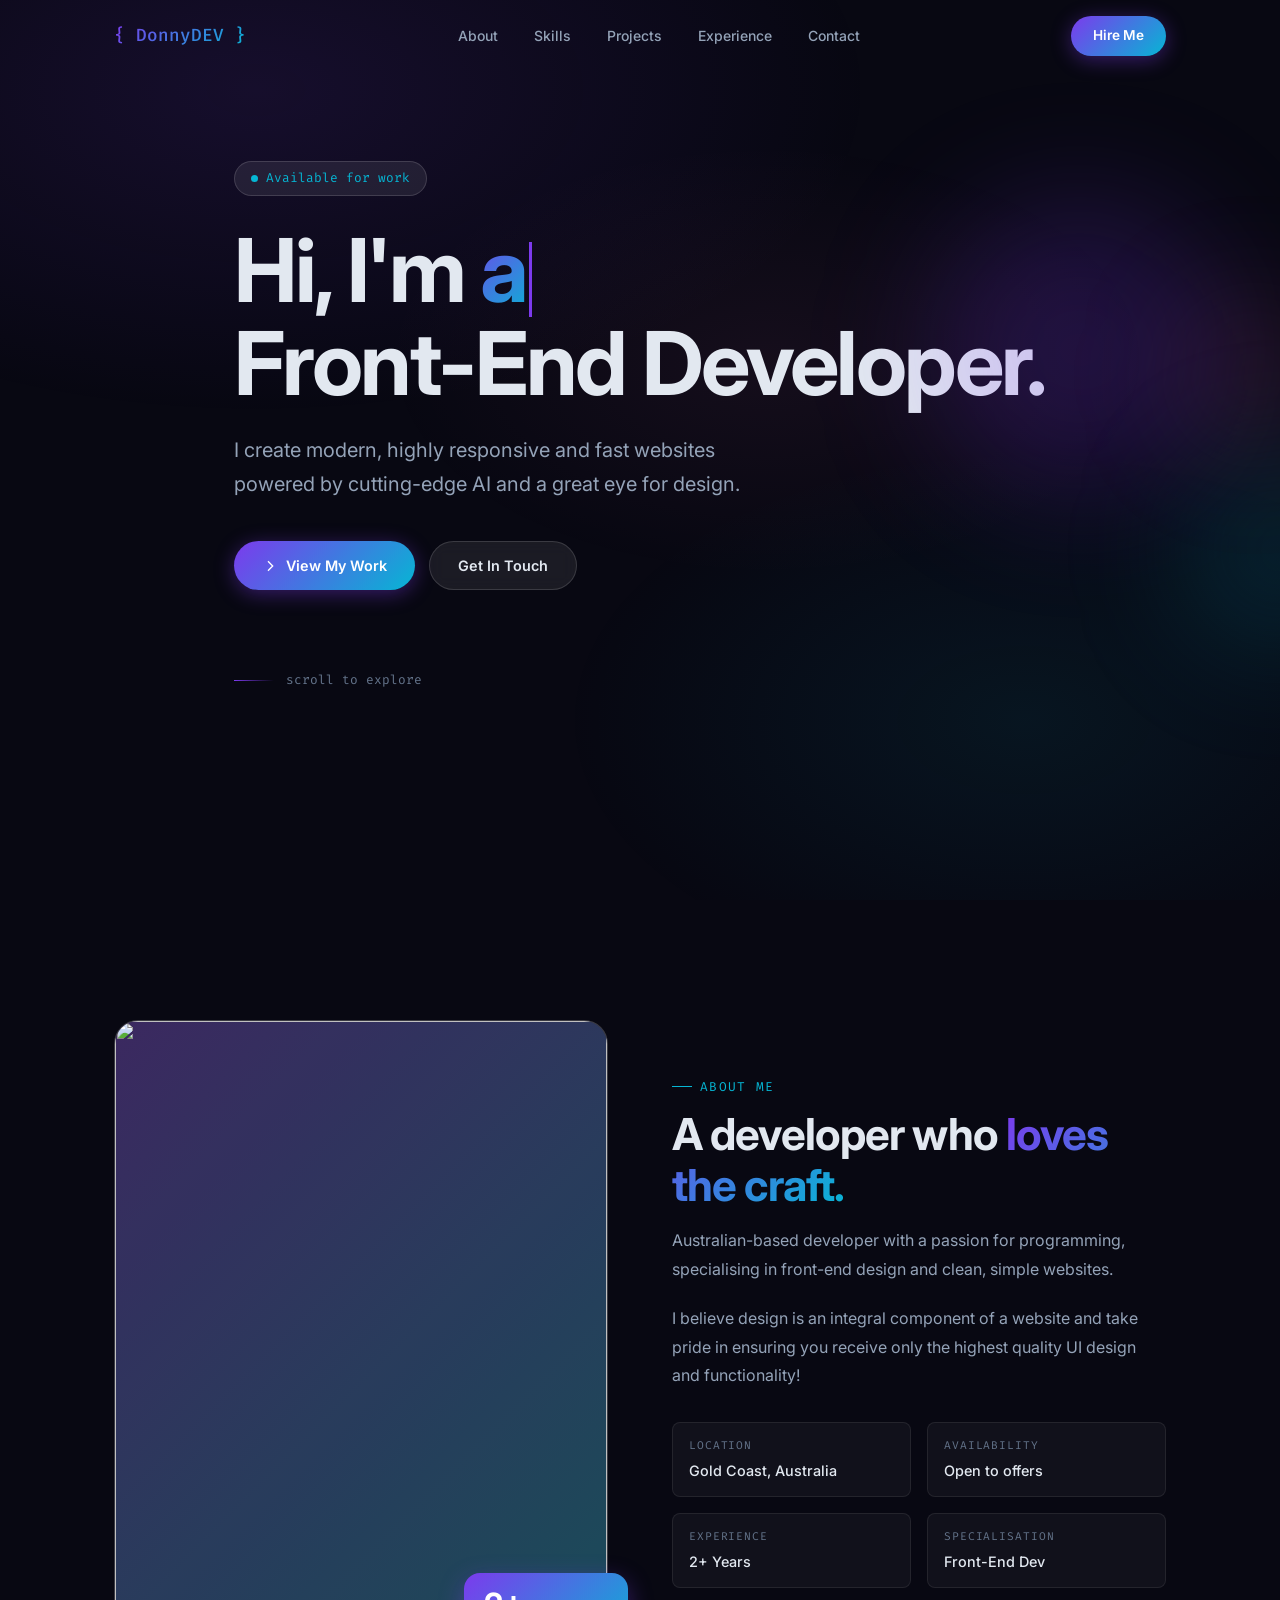
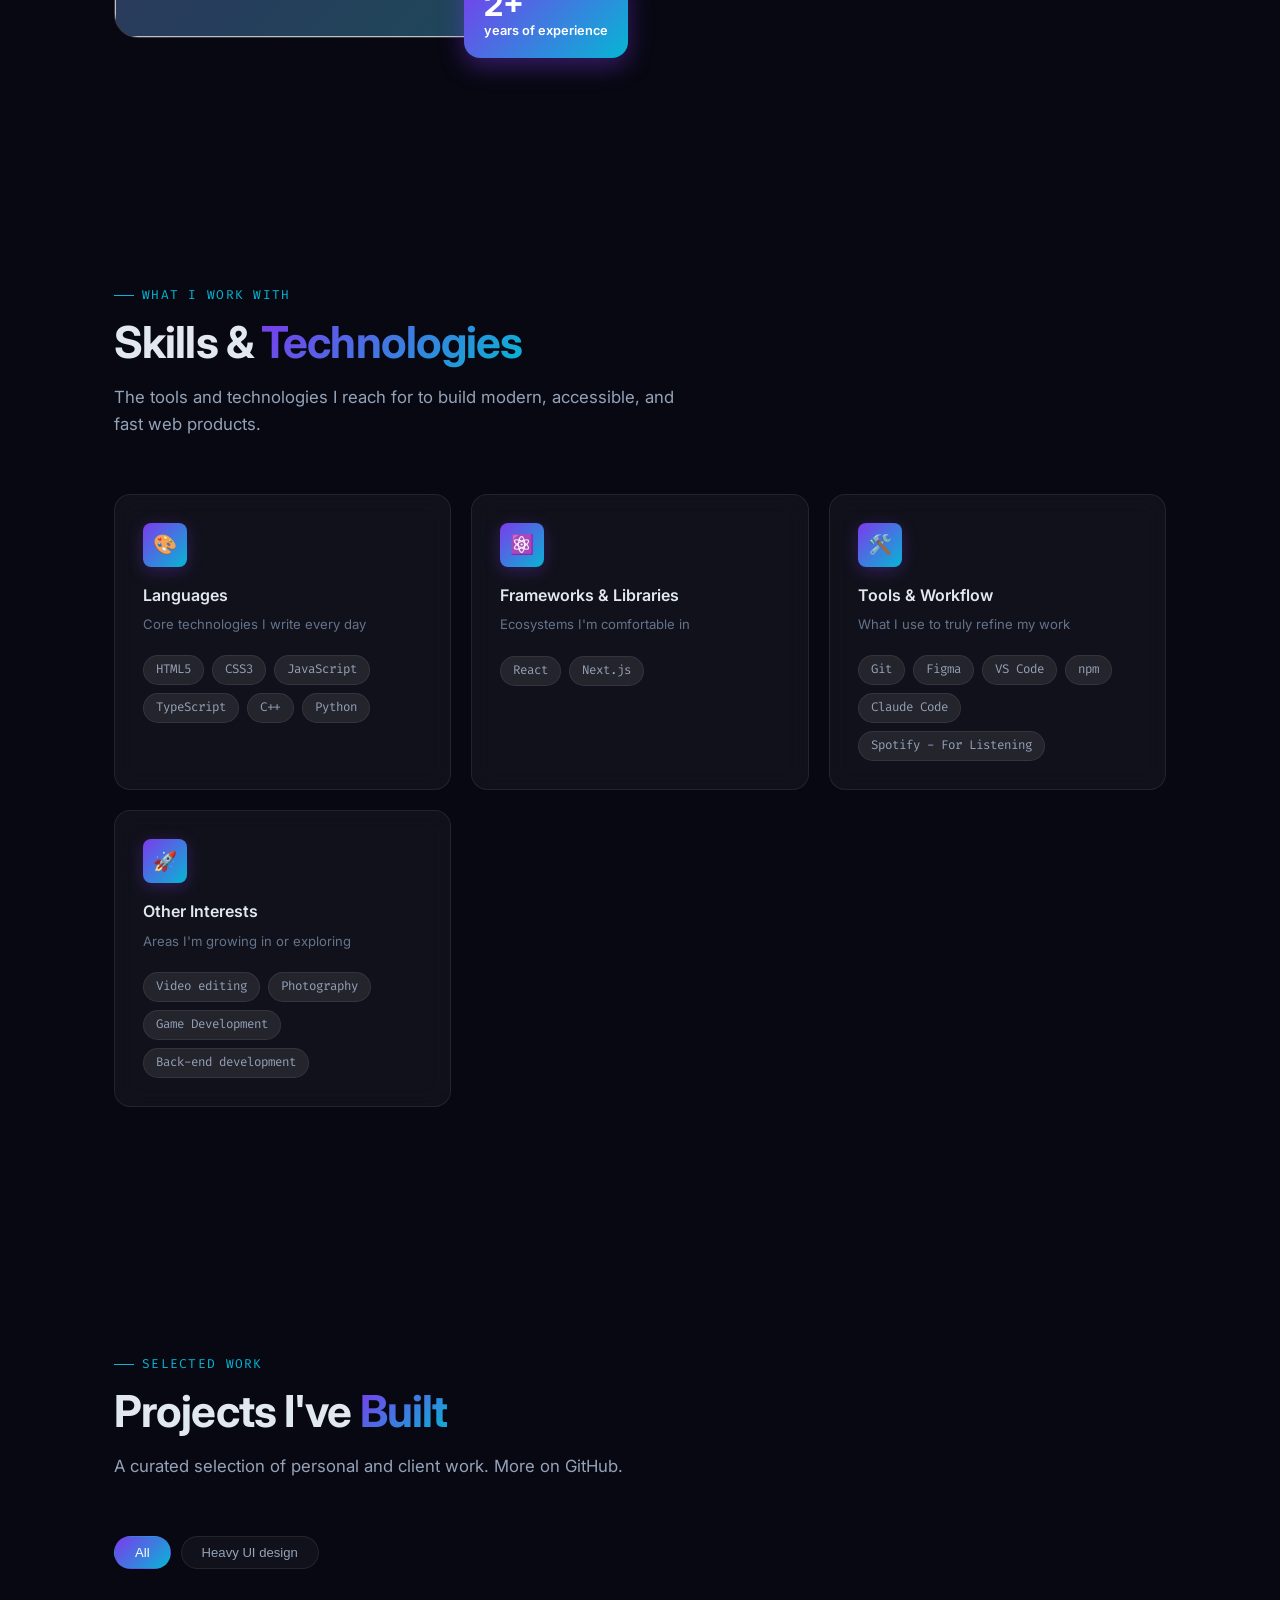
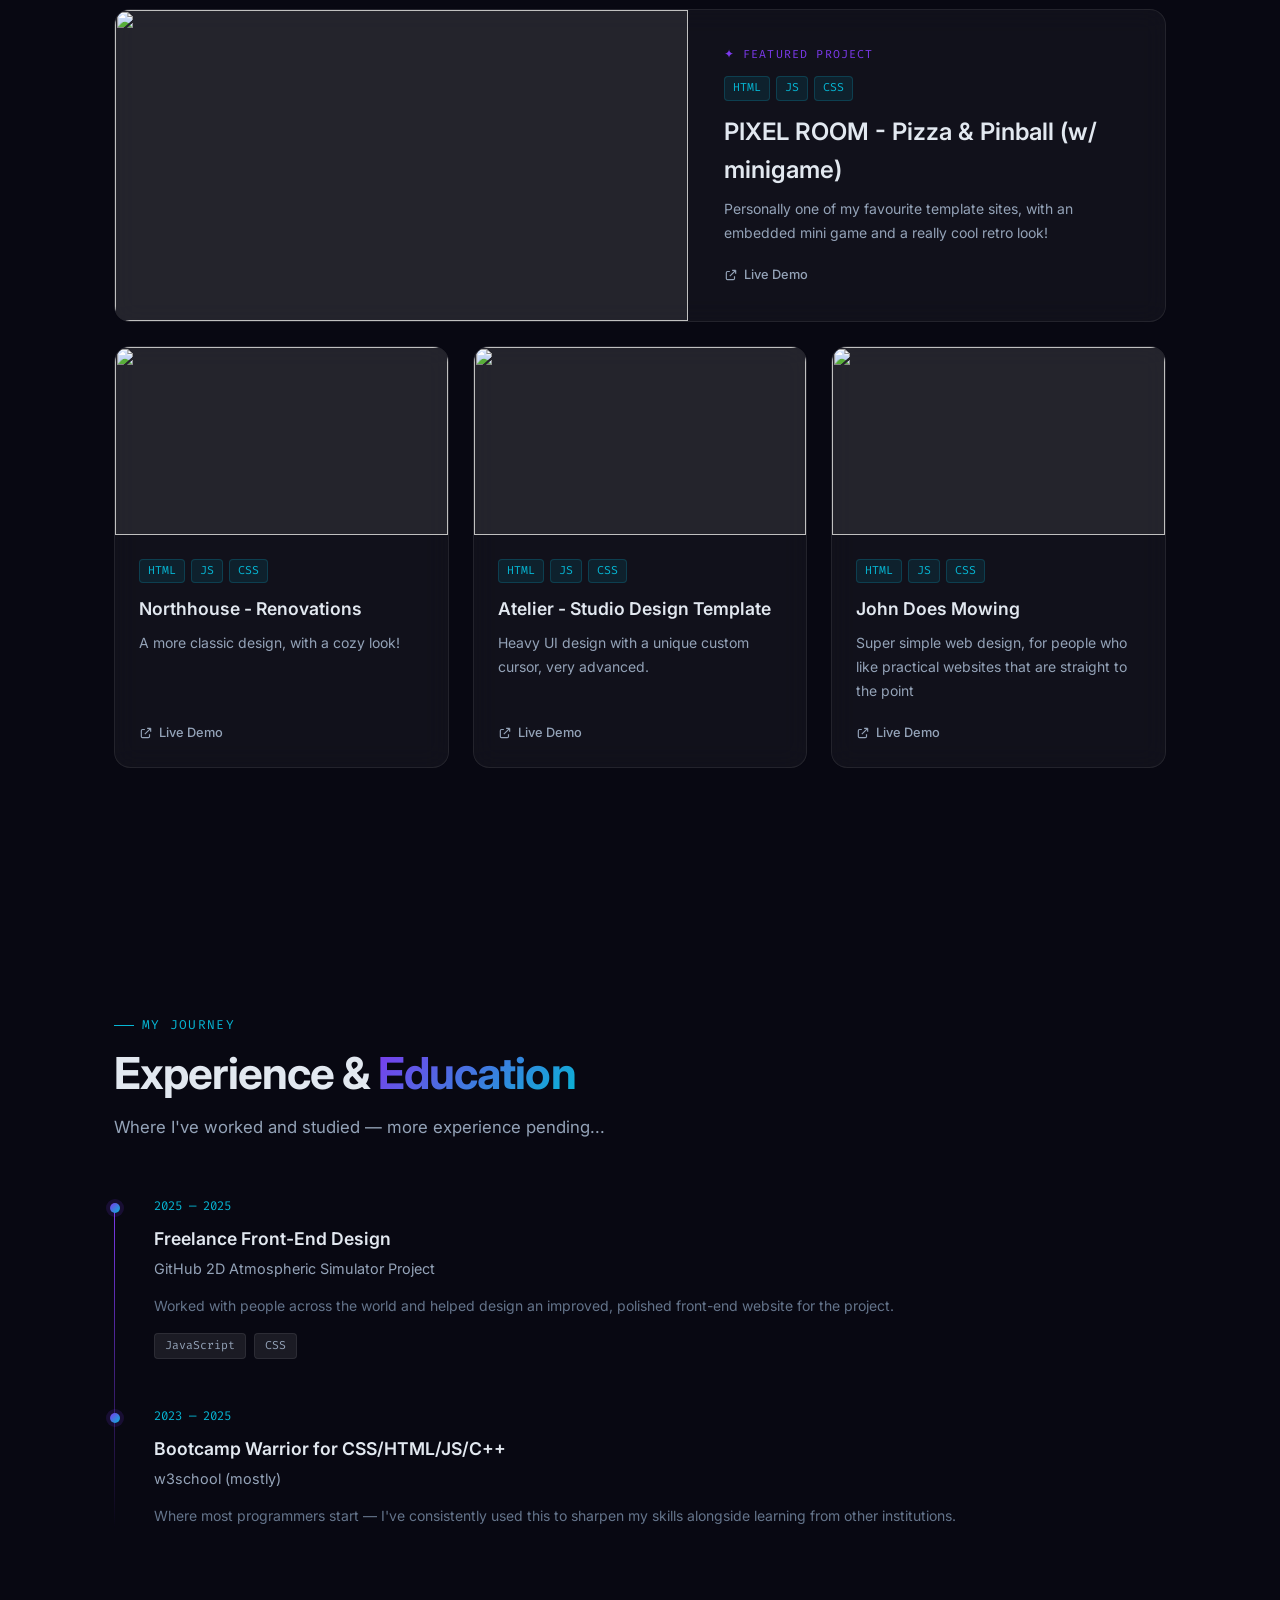
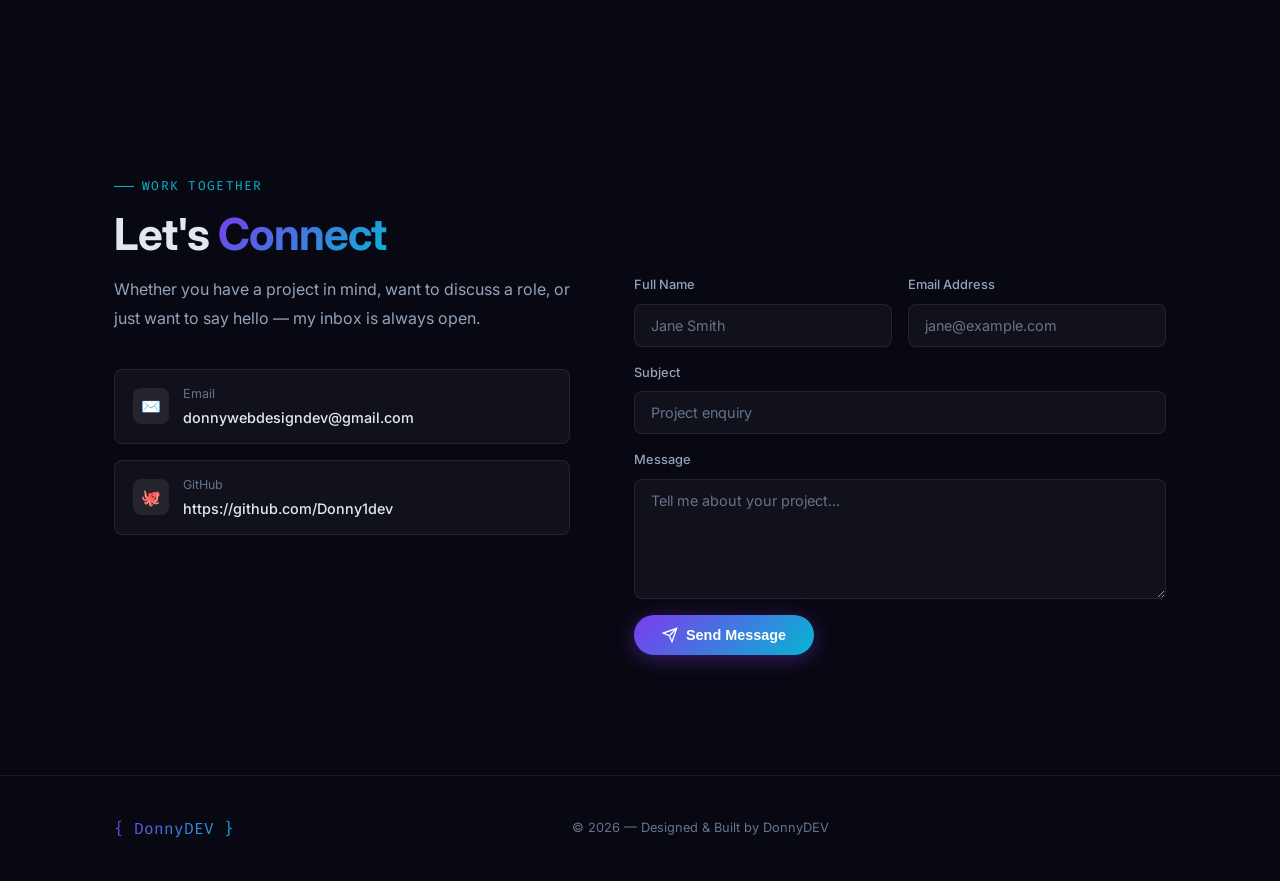
==== index.html @ c5a80ff6 "Core Files" ====
<!DOCTYPE html>
<html lang="en">
<head>
  <meta charset="UTF-8" />
  <meta name="viewport" content="width=device-width, initial-scale=1.0" />
  <title>DonnyDEV - Front-End Developer</title>
  <link rel="preconnect" href="https://fonts.googleapis.com" />
  <link rel="preconnect" href="https://fonts.gstatic.com" crossorigin />
  <link href="https://fonts.googleapis.com/css2?family=Inter:wght@300;400;500;600;700&family=Fira+Code:wght@400;500&display=swap" rel="stylesheet" />
  <link rel="stylesheet" href="styles.css" />
</head>

<body>

  <!-- =============================================
       NAVIGATION
  ============================================= -->
  <nav id="navbar">
    <div class="container nav-inner">
      <a href="#hero" class="nav-logo">{ DonnyDEV }</a>

      <ul class="nav-links" id="nav-links">
        <li><a href="#about">About</a></li>
        <li><a href="#skills">Skills</a></li>
        <li><a href="#projects">Projects</a></li>
        <li><a href="#experience">Experience</a></li>
        <li><a href="#contact">Contact</a></li>
      </ul>

      <a href="#contact" class="btn btn-primary nav-cta">Hire Me</a>

      <button class="hamburger" id="hamburger" aria-label="Toggle menu">
        <span></span><span></span><span></span>
      </button>
    </div>
  </nav>

  <!-- =============================================
       HERO
  ============================================= -->
  <section class="hero section" id="hero">
    <div class="container">
      <div class="hero-badge">
        <span class="dot"></span>
        Available for work
      </div>

      <h1 class="hero-title">
        Hi, I'm <span class="gradient-text" id="typewriter"></span><span class="cursor"></span><br />
        Front-End Developer.
      </h1>

      <p class="hero-subtitle">
        I create modern, highly responsive and fast websites powered by cutting-edge AI and a great eye for design.
      </p>

      <div class="hero-actions">
        <a href="#projects" class="btn btn-primary">
          <svg width="16" height="16" fill="none" viewBox="0 0 24 24" stroke="currentColor" stroke-width="2"><path d="M9 5l7 7-7 7"/></svg>
          View My Work
        </a>
        <a href="#contact" class="btn btn-ghost">Get In Touch</a>
      </div>

      <div class="hero-scroll">
        <span class="scroll-line"></span>
        scroll to explore
      </div>
    </div>

    <div class="hero-orbs">
      <div class="orb orb-1"></div>
      <div class="orb orb-2"></div>
      <div class="orb orb-3"></div>
    </div>
  </section>

  <!-- =============================================
       ABOUT
  ============================================= -->
  <section class="section" id="about">
    <div class="container">
      <div class="about-grid">

        <div class="about-photo-wrap reveal">
          <div class="about-photo">
            <img src="img/blockyman.png">
          </div>
          <div class="about-photo-badge">
            <span class="num">2+</span>
            years of experience
          </div>
        </div>

        <div class="about-text reveal" style="transition-delay: 0.15s">
          <span class="section-label">About Me</span>
          <h2 class="section-title">A developer who <span class="gradient-text">loves the craft.</span></h2>

          <p>
            <!-- Replace with paragraph 1 about yourself -->
            Australian-based developer with a passion for programming, specialising in front-end design and clean, simple websites.
          </p>
          <p>
            <!-- Replace with paragraph 2 about your approach -->
            I believe design is an integral component of a website and take pride in ensuring you receive only the highest quality UI design and functionality!
          </p>

          <div class="about-details">
            <div class="detail-item">
              <div class="detail-label">Location</div>
              <div class="detail-value">Gold Coast, Australia</div>
            </div>
            <div class="detail-item">
              <div class="detail-label">Availability</div>
              <div class="detail-value">Open to offers</div>
            </div>
            <div class="detail-item">
              <div class="detail-label">Experience</div>
              <div class="detail-value">2+ Years</div>
            </div>
            <div class="detail-item">
              <div class="detail-label">Specialisation</div>
              <div class="detail-value">Front-End Dev</div>
            </div>
          </div>
        </div>

      </div>
    </div>
  </section>

  <!-- =============================================
       SKILLS
  ============================================= -->
  <section class="section" id="skills">
    <div class="container">
      <span class="section-label">What I Work With</span>
      <h2 class="section-title">Skills &amp; <span class="gradient-text">Technologies</span></h2>
      <p class="section-desc">
        <!-- Optional: brief note about your skill philosophy -->
        The tools and technologies I reach for to build modern, accessible, and fast web products.
      </p>

      <div class="skills-grid">

        <div class="card skill-category reveal">
          <div class="skill-cat-icon">🎨</div>
          <div class="skill-cat-title">Languages</div>
          <div class="skill-cat-desc">Core technologies I write every day</div>
          <div class="skill-tags">
            <!-- Add / remove tags as needed -->
            <span class="skill-tag">HTML5</span>
            <span class="skill-tag">CSS3</span>
            <span class="skill-tag">JavaScript</span>
            <span class="skill-tag">TypeScript</span>
            <span class="skill-tag">C++</span>
            <span class="skill-tag">Python</span>
          </div>
        </div>

        <div class="card skill-category reveal" style="transition-delay: 0.1s">
          <div class="skill-cat-icon">⚛️</div>
          <div class="skill-cat-title">Frameworks &amp; Libraries</div>
          <div class="skill-cat-desc">Ecosystems I'm comfortable in</div>
          <div class="skill-tags">
            <span class="skill-tag">React</span>
            <span class="skill-tag">Next.js</span>
          </div>
        </div>

        <div class="card skill-category reveal" style="transition-delay: 0.2s">
          <div class="skill-cat-icon">🛠️</div>
          <div class="skill-cat-title">Tools &amp; Workflow</div>
          <div class="skill-cat-desc">What I use to truly refine my work</div>
          <div class="skill-tags">
            <span class="skill-tag">Git</span>
            <span class="skill-tag">Figma</span>
            <span class="skill-tag">VS Code</span>
            <span class="skill-tag">npm</span>
            <span class="skill-tag">Claude Code</span>
            <span class="skill-tag">Spotify - For Listening</span>
          </div>
        </div>

        <div class="card skill-category reveal" style="transition-delay: 0.3s">
          <div class="skill-cat-icon">🚀</div>
          <div class="skill-cat-title">Other Interests</div>
          <div class="skill-cat-desc">Areas I'm growing in or exploring</div>
          <div class="skill-tags">
            <span class="skill-tag">Video editing</span>
            <span class="skill-tag">Photography</span>
            <span class="skill-tag">Game Development</span>
            <span class="skill-tag">Back-end development</span>
          </div>
        </div>

      </div>
    </div>
  </section>

  <!-- =============================================
       PROJECTS
  ============================================= -->
  <section class="section" id="projects">
    <div class="container">
      <span class="section-label">Selected Work</span>
      <h2 class="section-title">Projects I've <span class="gradient-text">Built</span></h2>
      <p class="section-desc">A curated selection of personal and client work. More on GitHub.</p>

      <div class="projects-filter">
        <button class="filter-btn active" data-filter="all">All</button>
        <button class="filter-btn" data-filter="frontend">Heavy UI design</button>

      </div>

      <div class="projects-grid">

        <!-- FEATURED PROJECT — spans full row -->
        <div class="card project-card project-featured reveal" data-category="frontend">
          <div class="project-thumb">
            <img src="img/pixelroom.png">
          </div>
          <div class="project-body">
            <div class="featured-label">✦ Featured Project</div>
            <div class="project-tags">
              <span class="project-tag">HTML</span>
              <span class="project-tag">JS</span>
              <span class="project-tag">CSS</span>
            </div>
            <h3 class="project-title">PIXEL ROOM - Pizza & Pinball (w/ minigame) </h3>
            <p class="project-desc">
               Personally one of my favourite template sites, with an embedded mini game and a really cool retro look!
            </p>
            <div class="project-links">
              <a href="/Projects/pixelroom_temp.html" target="_blank" class="project-link">
                <svg fill="none" viewBox="0 0 24 24" stroke="currentColor" stroke-width="2"><path d="M10 6H6a2 2 0 00-2 2v10a2 2 0 002 2h10a2 2 0 002-2v-4M14 4h6m0 0v6m0-6L10 14"/></svg>
                Live Demo
              </a>
            </div>
          </div>
        </div>

        <!-- Project 2 -->
        <div class="card project-card reveal" data-category="frontend" style="transition-delay:0.1s">
          <div class="project-thumb">
            <img src="img/northhouse.png">

          </div>
          <div class="project-body">
            <div class="project-tags">
              <span class="project-tag">HTML</span>
              <span class="project-tag">JS</span>
              <span class="project-tag">CSS</span>
            </div>
            <h3 class="project-title">Northhouse - Renovations</h3>
            <p class="project-desc">A more classic design, with a cozy look!</p>
            <div class="project-links">
              <a href="Projects/northhouse_temp.html" target="_blank" class="project-link">
                <svg fill="none" viewBox="0 0 24 24" stroke="currentColor" stroke-width="2"><path d="M10 6H6a2 2 0 00-2 2v10a2 2 0 002 2h10a2 2 0 002-2v-4M14 4h6m0 0v6m0-6L10 14"/></svg>
                Live Demo
              </a>
            </div>
          </div>
        </div>

        <!-- Project 3 -->
        <div class="card project-card reveal" data-category="frontend" style="transition-delay:0.2s">
          <div class="project-thumb">
            <img src="img/Atelier.png">
          </div>
          <div class="project-body">
            <div class="project-tags">
              <span class="project-tag">HTML</span>
              <span class="project-tag">JS</span>
              <span class="project-tag">CSS</span>
            </div>
            <h3 class="project-title">Atelier - Studio Design Template</h3>
            <p class="project-desc">Heavy UI design with a unique custom cursor, very advanced.</p>
            <div class="project-links">
              <a href="Projects/Atelier_temp.html" target="_blank" class="project-link">
                <svg fill="none" viewBox="0 0 24 24" stroke="currentColor" stroke-width="2"><path d="M10 6H6a2 2 0 00-2 2v10a2 2 0 002 2h10a2 2 0 002-2v-4M14 4h6m0 0v6m0-6L10 14"/></svg>
                Live Demo
              </a>
            </div>
          </div>
        </div>

        <!-- Project 4 -->
        <div class="card project-card reveal" data-category="fullstack" style="transition-delay:0.3s">
          <div class="project-thumb">
            <img src="img/johnmoe.png">
          </div>
          <div class="project-body">
            <div class="project-tags">
              <span class="project-tag">HTML</span>
              <span class="project-tag">JS</span>
              <span class="project-tag">CSS</span>
            </div>
            <h3 class="project-title">John Does Mowing</h3>
            <p class="project-desc">Super simple web design, for people who like practical websites that are straight to the point</p>
            <div class="project-links">
              <a href="Projects/John_temp.html" target="_blank" class="project-link">
                <svg fill="none" viewBox="0 0 24 24" stroke="currentColor" stroke-width="2"><path d="M10 6H6a2 2 0 00-2 2v10a2 2 0 002 2h10a2 2 0 002-2v-4M14 4h6m0 0v6m0-6L10 14"/></svg>
                Live Demo
              </a>
            </div>
          </div>
        </div>

      </div>
    </div>
  </section>

  <!-- =============================================
       EXPERIENCE
  ============================================= -->
  <section class="section" id="experience">
    <div class="container">
      <span class="section-label">My Journey</span>
      <h2 class="section-title">Experience &amp; <span class="gradient-text">Education</span></h2>
      <p class="section-desc">Where I've worked and studied — more experience pending...</p>

      <div class="timeline">

        <div class="timeline-item reveal" style="transition-delay: 0.1s">
          <div class="timeline-dot"></div>
          <div class="timeline-date">2025 — 2025</div>
          <div class="timeline-role">Freelance Front-End Design</div>
          <div class="timeline-company">GitHub 2D Atmospheric Simulator Project</div>
          <div class="timeline-desc">
            Worked with people across the world and helped design an improved, polished front-end website for the project.
          </div>
          <div class="timeline-chips">
            <span class="timeline-chip">JavaScript</span>
            <span class="timeline-chip">CSS</span>
          </div>
        </div>

        <div class="timeline-item reveal" style="transition-delay: 0.2s">
          <div class="timeline-dot"></div>
          <div class="timeline-date">2023 — 2025</div>
          <div class="timeline-role">Bootcamp Warrior for CSS/HTML/JS/C++</div>
          <div class="timeline-company">w3school (mostly)</div>
          <div class="timeline-desc">
            Where most programmers start — I've consistently used this to sharpen my skills alongside learning from other institutions.
          </div>
        </div>

      </div>
    </div>
  </section>

  <!-- =============================================
       CONTACT
  ============================================= -->
  <section class="section" id="contact">
    <div class="container">
      <span class="section-label">Work Together</span>
      <h2 class="section-title">Let's <span class="gradient-text">Connect</span></h2>

      <div class="contact-wrapper">

        <div class="contact-info reveal">
          <p>
            <!-- Replace with your availability / invitation message -->
            Whether you have a project in mind, want to discuss a role, or just want to say hello — my inbox is always open.
          </p>

          <div class="contact-links">
            <a href="mailto:donnywebdesigndev@gmail.com" class="contact-link-item">
              <div class="link-icon">✉️</div>
              <div>
                <div class="link-label">Email</div>
                <div class="link-value">donnywebdesigndev@gmail.com</div>
              </div>
            </a>
            <a href="#" class="contact-link-item">
              <div class="link-icon">🐙</div>
              <div>
                <div class="link-label">GitHub</div>
                <div class="link-value">https://github.com/Donny1dev</div>
              </div>
            </a>

          </div>
        </div>

        <form class="contact-form reveal" id="contact-form" style="transition-delay: 0.15s" novalidate>
          <div class="form-row">
            <div class="form-group">
              <label class="form-label" for="name">Full Name</label>
              <input class="form-input" type="text" id="name" name="name" placeholder="Jane Smith" required />
            </div>
            <div class="form-group">
              <label class="form-label" for="email">Email Address</label>
              <input class="form-input" type="email" id="email" name="email" placeholder="jane@example.com" required />
            </div>
          </div>
          <div class="form-group">
            <label class="form-label" for="subject">Subject</label>
            <input class="form-input" type="text" id="subject" name="subject" placeholder="Project enquiry" />
          </div>
          <div class="form-group">
            <label class="form-label" for="message">Message</label>
            <textarea class="form-textarea" id="message" name="message" placeholder="Tell me about your project..." required></textarea>
          </div>
          <button type="submit" class="btn btn-primary" style="align-self: flex-start">
            <svg width="16" height="16" fill="none" viewBox="0 0 24 24" stroke="currentColor" stroke-width="2"><path d="M22 2L11 13M22 2l-7 20-4-9-9-4 20-7z"/></svg>
            Send Message
          </button>
          <div class="form-status" id="form-status">Thanks! I'll get back to you soon.</div>
        </form>

      </div>
    </div>
  </section>

  <!-- =============================================
       FOOTER
  ============================================= -->
  <footer>
    <div class="container footer-inner">
      <span class="footer-logo">{ DonnyDEV }</span>
      <span class="footer-copy">© <span id="year"></span> — Designed &amp; Built by DonnyDEV</span>
      <div class="footer-socials">
      </div>
    </div>
  </footer>

  <script src="script.js"></script>

</body>
</html>
---- styles.css ----
/* =============================================
   ROOT & RESET
============================================= */
*, *::before, *::after { box-sizing: border-box; margin: 0; padding: 0; }

:root {
  --bg:          #080812;
  --bg-2:        #0f0f20;
  --surface:     rgba(255, 255, 255, 0.04);
  --surface-2:   rgba(255, 255, 255, 0.08);
  --border:      rgba(255, 255, 255, 0.08);
  --border-2:    rgba(255, 255, 255, 0.14);

  --accent-1:    #7c3aed;
  --accent-2:    #06b6d4;
  --accent-3:    #f472b6;
  --gradient:    linear-gradient(135deg, var(--accent-1), var(--accent-2));
  --gradient-2:  linear-gradient(135deg, var(--accent-1), var(--accent-3));

  --text:        #e2e8f0;
  --text-muted:  #64748b;
  --text-soft:   #94a3b8;

  --font-main:   'Inter', sans-serif;
  --font-code:   'Fira Code', monospace;

  --radius-sm:   8px;
  --radius-md:   16px;
  --radius-lg:   24px;
  --radius-xl:   32px;

  --shadow-glow: 0 0 40px rgba(124, 58, 237, 0.15);
  --shadow-card: 0 8px 32px rgba(0, 0, 0, 0.4);

  --nav-h:       72px;
  --section-gap: 120px;
}

html {
  scroll-behavior: smooth;
  scroll-padding-top: var(--nav-h);
}

body {
  font-family: var(--font-main);
  background-color: var(--bg);
  color: var(--text);
  line-height: 1.6;
  overflow-x: hidden;
}

::selection {
  background: rgba(124, 58, 237, 0.4);
  color: #fff;
}

::-webkit-scrollbar { width: 6px; }
::-webkit-scrollbar-track { background: var(--bg); }
::-webkit-scrollbar-thumb {
  background: var(--accent-1);
  border-radius: 3px;
}

img { display: block; max-width: 100%; }
a { color: inherit; text-decoration: none; }
ul { list-style: none; }

/* =============================================
   NOISE + GRADIENT BACKGROUND
============================================= */
body::before {
  content: '';
  position: fixed;
  inset: 0;
  background:
    radial-gradient(ellipse 80% 60% at 20% 10%, rgba(124, 58, 237, 0.12) 0%, transparent 60%),
    radial-gradient(ellipse 60% 50% at 80% 80%, rgba(6, 182, 212, 0.08) 0%, transparent 60%),
    radial-gradient(ellipse 50% 40% at 60% 40%, rgba(244, 114, 182, 0.06) 0%, transparent 60%);
  pointer-events: none;
  z-index: 0;
}

/* =============================================
   UTILITIES
============================================= */
.container {
  max-width: 1100px;
  margin-inline: auto;
  padding-inline: 24px;
}

.section {
  padding-block: var(--section-gap);
  position: relative;
  z-index: 1;
}

.section-label {
  display: inline-flex;
  align-items: center;
  gap: 8px;
  font-family: var(--font-code);
  font-size: 0.8rem;
  color: var(--accent-2);
  letter-spacing: 0.1em;
  text-transform: uppercase;
  margin-bottom: 12px;
}
.section-label::before {
  content: '';
  width: 20px;
  height: 1px;
  background: var(--accent-2);
}

.section-title {
  font-size: clamp(2rem, 4vw, 2.75rem);
  font-weight: 700;
  line-height: 1.15;
  letter-spacing: -0.02em;
  margin-bottom: 16px;
}

.section-desc {
  font-size: 1.05rem;
  color: var(--text-soft);
  max-width: 560px;
  margin-bottom: 56px;
}

.gradient-text {
  background: var(--gradient);
  -webkit-background-clip: text;
  -webkit-text-fill-color: transparent;
  background-clip: text;
}

.btn {
  display: inline-flex;
  align-items: center;
  gap: 8px;
  padding: 12px 28px;
  border-radius: 100px;
  font-size: 0.9rem;
  font-weight: 600;
  cursor: pointer;
  transition: transform 0.2s, box-shadow 0.2s, opacity 0.2s;
  border: none;
  outline: none;
}
.btn:hover { transform: translateY(-2px); }
.btn:disabled { opacity: 0.6; cursor: not-allowed; transform: none; }
.btn-primary {
  background: var(--gradient);
  color: #fff;
  box-shadow: 0 4px 20px rgba(124, 58, 237, 0.4);
}
.btn-primary:hover { box-shadow: 0 8px 30px rgba(124, 58, 237, 0.55); }
.btn-ghost {
  background: var(--surface-2);
  color: var(--text);
  border: 1px solid var(--border-2);
  backdrop-filter: blur(8px);
}
.btn-ghost:hover { background: rgba(255,255,255,0.12); }

.card {
  background: var(--surface);
  border: 1px solid var(--border);
  border-radius: var(--radius-md);
  backdrop-filter: blur(12px);
  transition: border-color 0.3s, transform 0.3s, box-shadow 0.3s;
}
.card:hover {
  border-color: rgba(124, 58, 237, 0.3);
  transform: translateY(-6px);
  box-shadow: var(--shadow-card), 0 0 48px rgba(124, 58, 237, 0.18);
}

.reveal {
  opacity: 0;
  transform: translateY(30px);
  transition: opacity 0.6s ease, transform 0.6s ease;
}
.reveal.visible {
  opacity: 1;
  transform: none;
}

/* =============================================
   NAVIGATION
============================================= */
nav {
  position: fixed;
  top: 0;
  left: 0;
  right: 0;
  z-index: 100;
  height: var(--nav-h);
  display: flex;
  align-items: center;
  transition: background 0.3s, border-color 0.3s;
}
nav.scrolled {
  background: rgba(8, 8, 18, 0.85);
  border-bottom: 1px solid var(--border);
  backdrop-filter: blur(20px);
}

.nav-inner {
  display: flex;
  align-items: center;
  justify-content: space-between;
  width: 100%;
}

.nav-logo {
  font-family: var(--font-code);
  font-size: 1.1rem;
  font-weight: 500;
  background: var(--gradient);
  -webkit-background-clip: text;
  -webkit-text-fill-color: transparent;
  background-clip: text;
}

.nav-links {
  display: flex;
  align-items: center;
  gap: 36px;
}
.nav-links a {
  font-size: 0.875rem;
  font-weight: 500;
  color: var(--text-soft);
  transition: color 0.2s;
  position: relative;
}
.nav-links a::after {
  content: '';
  position: absolute;
  bottom: -4px;
  left: 0;
  width: 0;
  height: 1px;
  background: var(--gradient);
  transition: width 0.3s;
}
.nav-links a:hover { color: var(--text); }
.nav-links a:hover::after { width: 100%; }

.nav-cta { padding: 9px 22px; font-size: 0.85rem; }

.hamburger {
  display: none;
  flex-direction: column;
  gap: 5px;
  cursor: pointer;
  padding: 4px;
  background: none;
  border: none;
}
.hamburger span {
  width: 24px;
  height: 2px;
  background: var(--text);
  border-radius: 2px;
  transition: transform 0.3s, opacity 0.3s;
}
.hamburger.open span:nth-child(1) { transform: rotate(45deg) translate(5px, 5px); }
.hamburger.open span:nth-child(2) { opacity: 0; }
.hamburger.open span:nth-child(3) { transform: rotate(-45deg) translate(5px, -5px); }

/* =============================================
   HERO
============================================= */
.hero {
  min-height: 100svh;
  display: flex;
  flex-direction: column;
  justify-content: center;
  padding-top: var(--nav-h);
  position: relative;
  z-index: 1;
}

.hero-badge {
  display: inline-flex;
  align-items: center;
  gap: 8px;
  background: var(--surface-2);
  border: 1px solid var(--border-2);
  border-radius: 100px;
  padding: 6px 16px;
  font-size: 0.8rem;
  font-family: var(--font-code);
  color: var(--accent-2);
  margin-bottom: 28px;
  width: fit-content;
}
.hero-badge .dot {
  width: 7px;
  height: 7px;
  background: var(--accent-2);
  border-radius: 50%;
  animation: pulse 2s infinite;
}

.hero-title {
  font-size: clamp(2.8rem, 7vw, 5.5rem);
  font-weight: 700;
  letter-spacing: -0.03em;
  line-height: 1.05;
  margin-bottom: 24px;
}

.hero-subtitle {
  font-size: clamp(1rem, 2vw, 1.25rem);
  color: var(--text-soft);
  max-width: 520px;
  margin-bottom: 40px;
  line-height: 1.7;
}

.hero-actions {
  display: flex;
  flex-wrap: wrap;
  gap: 14px;
  margin-bottom: 80px;
}

.hero-scroll {
  display: flex;
  align-items: center;
  gap: 12px;
  color: var(--text-muted);
  font-size: 0.8rem;
  font-family: var(--font-code);
}
.scroll-line {
  width: 40px;
  height: 1px;
  background: linear-gradient(90deg, var(--accent-1), transparent);
  animation: scroll-pulse 2s ease-in-out infinite;
}

.hero-orbs {
  position: absolute;
  right: -100px;
  top: 50%;
  transform: translateY(-50%);
  width: 500px;
  height: 500px;
  pointer-events: none;
}
.orb {
  position: absolute;
  border-radius: 50%;
  filter: blur(60px);
  animation: float 8s ease-in-out infinite;
}
.orb-1 {
  width: 300px; height: 300px;
  background: rgba(124, 58, 237, 0.2);
  top: 0; left: 50px;
  animation-delay: 0s;
}
.orb-2 {
  width: 200px; height: 200px;
  background: rgba(6, 182, 212, 0.15);
  bottom: 50px; right: 0;
  animation-delay: -3s;
}
.orb-3 {
  width: 150px; height: 150px;
  background: rgba(244, 114, 182, 0.12);
  top: 100px; right: 50px;
  animation-delay: -5s;
}

.cursor {
  display: inline-block;
  width: 3px;
  height: 0.85em;
  background: var(--accent-1);
  margin-left: 2px;
  vertical-align: middle;
  animation: blink 1s step-end infinite;
}

/* =============================================
   ABOUT
============================================= */
.about-grid {
  display: grid;
  grid-template-columns: 1fr 1fr;
  gap: 64px;
  align-items: center;
}

.about-photo-wrap {
  position: relative;
}
.about-photo {
  width: 100%;
  aspect-ratio: 4/5;
  background: var(--surface-2);
  border: 1px solid var(--border-2);
  border-radius: var(--radius-lg);
  display: flex;
  align-items: center;
  justify-content: center;
  font-size: 0.85rem;
  color: var(--text-muted);
  font-family: var(--font-code);
  overflow: hidden;
  position: relative;
}
.about-photo-inner {
  text-align: center;
}
.photo-icon {
  width: 64px;
  height: 64px;
  border-radius: 50%;
  background: var(--surface-2);
  border: 2px dashed var(--border-2);
  margin: 0 auto 12px;
  display: flex;
  align-items: center;
  justify-content: center;
  font-size: 1.5rem;
}
.about-photo-badge {
  position: absolute;
  bottom: -20px;
  right: -20px;
  background: var(--gradient);
  border-radius: var(--radius-md);
  padding: 16px 20px;
  font-size: 0.8rem;
  font-weight: 600;
  color: #fff;
  box-shadow: 0 8px 24px rgba(124, 58, 237, 0.4);
}
.about-photo-badge .num {
  font-size: 2rem;
  font-weight: 700;
  display: block;
  line-height: 1;
}

.about-photo img {
  position: absolute;
  inset: 0;
  width: 100%;
  height: 100%;
  object-fit: cover;
  object-position: top center;
}

.about-photo::before {
  content: '';
  position: absolute;
  inset: -1px;
  border-radius: inherit;
  background: var(--gradient);
  z-index: -1;
  opacity: 0.3;
}

.about-text p {
  color: var(--text-soft);
  margin-bottom: 20px;
  line-height: 1.8;
  font-size: 1rem;
}

.about-details {
  display: grid;
  grid-template-columns: 1fr 1fr;
  gap: 16px;
  margin-top: 32px;
}
.detail-item {
  background: var(--surface);
  border: 1px solid var(--border);
  border-radius: var(--radius-sm);
  padding: 14px 16px;
}
.detail-label {
  font-size: 0.7rem;
  font-family: var(--font-code);
  color: var(--text-muted);
  letter-spacing: 0.08em;
  text-transform: uppercase;
  margin-bottom: 4px;
}
.detail-value {
  font-size: 0.9rem;
  font-weight: 500;
  color: var(--text);
}

/* =============================================
   SKILLS
============================================= */
.skills-grid {
  display: grid;
  grid-template-columns: repeat(auto-fill, minmax(280px, 1fr));
  gap: 20px;
}

.skill-category {
  padding: 28px;
}
.skill-cat-icon {
  width: 44px;
  height: 44px;
  border-radius: var(--radius-sm);
  background: var(--gradient);
  display: flex;
  align-items: center;
  justify-content: center;
  font-size: 1.2rem;
  margin-bottom: 16px;
  box-shadow: 0 4px 16px rgba(124, 58, 237, 0.3);
}
.skill-cat-title {
  font-size: 1rem;
  font-weight: 600;
  margin-bottom: 6px;
}
.skill-cat-desc {
  font-size: 0.82rem;
  color: var(--text-muted);
  margin-bottom: 20px;
}
.skill-tags {
  display: flex;
  flex-wrap: wrap;
  gap: 8px;
}
.skill-tag {
  background: var(--surface-2);
  border: 1px solid var(--border);
  border-radius: 100px;
  padding: 4px 12px;
  font-size: 0.78rem;
  font-family: var(--font-code);
  color: var(--text-soft);
  transition: border-color 0.2s, color 0.2s;
}
.skill-tag:hover {
  border-color: var(--accent-1);
  background: rgba(124, 58, 237, 0.12);
  color: var(--text);
}

/* =============================================
   PROJECTS
============================================= */
.projects-filter {
  display: flex;
  gap: 10px;
  flex-wrap: wrap;
  margin-bottom: 40px;
}
.filter-btn {
  background: var(--surface);
  border: 1px solid var(--border);
  border-radius: 100px;
  padding: 8px 20px;
  font-size: 0.82rem;
  font-weight: 500;
  color: var(--text-soft);
  cursor: pointer;
  transition: all 0.2s;
}
.filter-btn:hover, .filter-btn.active {
  background: var(--gradient);
  border-color: transparent;
  color: #fff;
}

.projects-grid {
  display: grid;
  grid-template-columns: repeat(auto-fill, minmax(320px, 1fr));
  gap: 24px;
}

.project-card {
  display: flex;
  flex-direction: column;
  overflow: hidden;
}
.project-thumb {
  aspect-ratio: 16/9;
  background: var(--surface-2);
  position: relative;
  overflow: hidden;
  display: flex;
  align-items: center;
  justify-content: center;
  color: var(--text-muted);
  font-size: 0.8rem;
  font-family: var(--font-code);
}
.project-thumb img {
  position: absolute;
  inset: 0;
  width: 100%;
  height: 100%;
  object-fit: cover;
  transition: transform 0.4s ease;
}
.project-card:hover .project-thumb img { transform: scale(1.04); }

.project-thumb::before {
  content: '';
  position: absolute;
  inset: 0;
  background: var(--gradient);
  opacity: 0;
  transition: opacity 0.3s;
  z-index: 1;
}
.project-card:hover .project-thumb::before { opacity: 0.08; }

.thumb-placeholder {
  text-align: center;
  z-index: 1;
}
.thumb-icon {
  font-size: 2.5rem;
  margin-bottom: 8px;
  opacity: 0.3;
}

.project-body { padding: 24px; flex: 1; display: flex; flex-direction: column; }
.project-tags {
  display: flex;
  gap: 6px;
  flex-wrap: wrap;
  margin-bottom: 12px;
}
.project-tag {
  font-size: 0.72rem;
  font-family: var(--font-code);
  color: var(--accent-2);
  background: rgba(6, 182, 212, 0.1);
  border: 1px solid rgba(6, 182, 212, 0.2);
  border-radius: 4px;
  padding: 2px 8px;
}
.project-title {
  font-size: 1.1rem;
  font-weight: 600;
  margin-bottom: 8px;
}
.project-desc {
  font-size: 0.875rem;
  color: var(--text-soft);
  line-height: 1.7;
  flex: 1;
  margin-bottom: 20px;
}
.project-links {
  display: flex;
  gap: 12px;
}
.project-link {
  display: inline-flex;
  align-items: center;
  gap: 6px;
  font-size: 0.8rem;
  font-weight: 500;
  color: var(--text-soft);
  transition: color 0.2s;
}
.project-link:hover { color: var(--accent-1); }
.project-link svg { width: 14px; height: 14px; }

.project-featured {
  grid-column: 1 / -1;
  display: grid;
  grid-template-columns: 1.2fr 1fr;
}
.project-featured .project-thumb {
  aspect-ratio: auto;
  min-height: 260px;
}
.project-featured .project-body {
  padding: 36px;
}
.featured-label {
  font-size: 0.72rem;
  font-family: var(--font-code);
  color: var(--accent-1);
  letter-spacing: 0.1em;
  text-transform: uppercase;
  margin-bottom: 12px;
}
.project-featured .project-title { font-size: 1.5rem; }

/* =============================================
   EXPERIENCE / TIMELINE
============================================= */
.timeline {
  position: relative;
  padding-left: 40px;
}
.timeline::before {
  content: '';
  position: absolute;
  left: 0;
  top: 8px;
  bottom: 0;
  width: 1px;
  background: linear-gradient(to bottom, var(--accent-1), transparent);
}

.timeline-item {
  position: relative;
  margin-bottom: 48px;
}
.timeline-item:last-child { margin-bottom: 0; }

.timeline-dot {
  position: absolute;
  left: -44px;
  top: 6px;
  width: 10px;
  height: 10px;
  border-radius: 50%;
  background: var(--gradient);
  box-shadow: 0 0 0 4px rgba(124, 58, 237, 0.15);
}

.timeline-date {
  font-size: 0.78rem;
  font-family: var(--font-code);
  color: var(--accent-2);
  margin-bottom: 8px;
}
.timeline-role {
  font-size: 1.1rem;
  font-weight: 600;
  margin-bottom: 4px;
}
.timeline-company {
  font-size: 0.9rem;
  color: var(--text-soft);
  margin-bottom: 14px;
}
.timeline-desc {
  font-size: 0.875rem;
  color: var(--text-muted);
  line-height: 1.75;
}
.timeline-chips {
  display: flex;
  gap: 8px;
  flex-wrap: wrap;
  margin-top: 14px;
}
.timeline-chip {
  background: var(--surface-2);
  border: 1px solid var(--border);
  border-radius: 4px;
  padding: 3px 10px;
  font-size: 0.72rem;
  font-family: var(--font-code);
  color: var(--text-soft);
}

/* =============================================
   CONTACT
============================================= */
.contact-wrapper {
  display: grid;
  grid-template-columns: 1fr 1fr;
  gap: 64px;
  align-items: start;
}

.contact-info p {
  color: var(--text-soft);
  margin-bottom: 36px;
  line-height: 1.8;
  font-size: 1rem;
}

.contact-links {
  display: flex;
  flex-direction: column;
  gap: 16px;
}
.contact-link-item {
  display: flex;
  align-items: center;
  gap: 14px;
  padding: 14px 18px;
  background: var(--surface);
  border: 1px solid var(--border);
  border-radius: var(--radius-sm);
  transition: border-color 0.2s, transform 0.2s;
}
.contact-link-item:hover {
  border-color: var(--accent-1);
  transform: translateX(4px);
}
.link-icon {
  width: 36px;
  height: 36px;
  border-radius: var(--radius-sm);
  background: var(--surface-2);
  display: flex;
  align-items: center;
  justify-content: center;
  font-size: 1rem;
  flex-shrink: 0;
}
.link-label {
  font-size: 0.78rem;
  color: var(--text-muted);
  margin-bottom: 2px;
}
.link-value {
  font-size: 0.9rem;
  font-weight: 500;
}

.contact-form {
  display: flex;
  flex-direction: column;
  gap: 16px;
}

.form-row { display: grid; grid-template-columns: 1fr 1fr; gap: 16px; }

.form-group { display: flex; flex-direction: column; gap: 8px; }
.form-label {
  font-size: 0.8rem;
  font-weight: 500;
  color: var(--text-soft);
}
.form-input, .form-textarea {
  background: var(--surface);
  border: 1px solid var(--border);
  border-radius: var(--radius-sm);
  padding: 12px 16px;
  font-family: var(--font-main);
  font-size: 0.9rem;
  color: var(--text);
  outline: none;
  transition: border-color 0.2s, box-shadow 0.2s;
}
.form-input::placeholder, .form-textarea::placeholder {
  color: var(--text-muted);
}
.form-input:focus, .form-textarea:focus {
  border-color: var(--accent-1);
  box-shadow: 0 0 0 3px rgba(124, 58, 237, 0.12);
}
.form-textarea {
  resize: vertical;
  min-height: 120px;
}

.form-status {
  font-size: 0.85rem;
  padding: 10px 14px;
  border-radius: var(--radius-sm);
  display: none;
}
.form-status.success {
  display: block;
  background: rgba(34, 197, 94, 0.1);
  border: 1px solid rgba(34, 197, 94, 0.2);
  color: #86efac;
}
.form-status.error {
  display: block;
  background: rgba(239, 68, 68, 0.1);
  border: 1px solid rgba(239, 68, 68, 0.2);
  color: #fca5a5;
}

/* =============================================
   FOOTER
============================================= */
footer {
  position: relative;
  z-index: 1;
  border-top: 1px solid var(--border);
  padding: 40px 0;
}
.footer-inner {
  display: flex;
  align-items: center;
  justify-content: space-between;
  flex-wrap: wrap;
  gap: 20px;
}
.footer-logo {
  font-family: var(--font-code);
  font-size: 1rem;
  background: var(--gradient);
  -webkit-background-clip: text;
  -webkit-text-fill-color: transparent;
  background-clip: text;
}
.footer-copy {
  font-size: 0.8rem;
  color: var(--text-muted);
}
.footer-socials {
  display: flex;
  gap: 16px;
}
.footer-social {
  width: 36px;
  height: 36px;
  border-radius: var(--radius-sm);
  background: var(--surface);
  border: 1px solid var(--border);
  display: flex;
  align-items: center;
  justify-content: center;
  font-size: 1rem;
  transition: border-color 0.2s, transform 0.2s;
}
.footer-social:hover {
  border-color: var(--accent-1);
  transform: translateY(-2px);
}

/* =============================================
   ANIMATIONS
============================================= */
@keyframes float {
  0%, 100% { transform: translateY(0); }
  50% { transform: translateY(-24px); }
}
@keyframes blink {
  0%, 100% { opacity: 1; }
  50% { opacity: 0; }
}
@keyframes pulse {
  0%, 100% { opacity: 1; transform: scale(1); }
  50% { opacity: 0.6; transform: scale(0.85); }
}
@keyframes scroll-pulse {
  0%, 100% { opacity: 0.5; }
  50% { opacity: 1; }
}

/* =============================================
   RESPONSIVE
============================================= */
@media (max-width: 900px) {
  .about-grid { grid-template-columns: 1fr; gap: 40px; }
  .about-photo-wrap { max-width: 340px; }
  .contact-wrapper { grid-template-columns: 1fr; gap: 40px; }
  .project-featured { grid-template-columns: 1fr; }
  .project-featured .project-thumb { min-height: 200px; }
  :root { --section-gap: 80px; }
}

@media (max-width: 700px) {
  .nav-links { display: none; }
  .nav-links.open {
    display: flex;
    flex-direction: column;
    position: fixed;
    inset: var(--nav-h) 0 0 0;
    background: rgba(8, 8, 18, 0.97);
    backdrop-filter: blur(20px);
    align-items: center;
    justify-content: center;
    gap: 32px;
    font-size: 1.2rem;
    z-index: 99;
  }
  .hamburger { display: flex; }
  .hero-orbs { display: none; }
  .form-row { grid-template-columns: 1fr; }
  .footer-inner { flex-direction: column; text-align: center; }
}

@media (max-width: 480px) {
  .about-details { grid-template-columns: 1fr; }
}
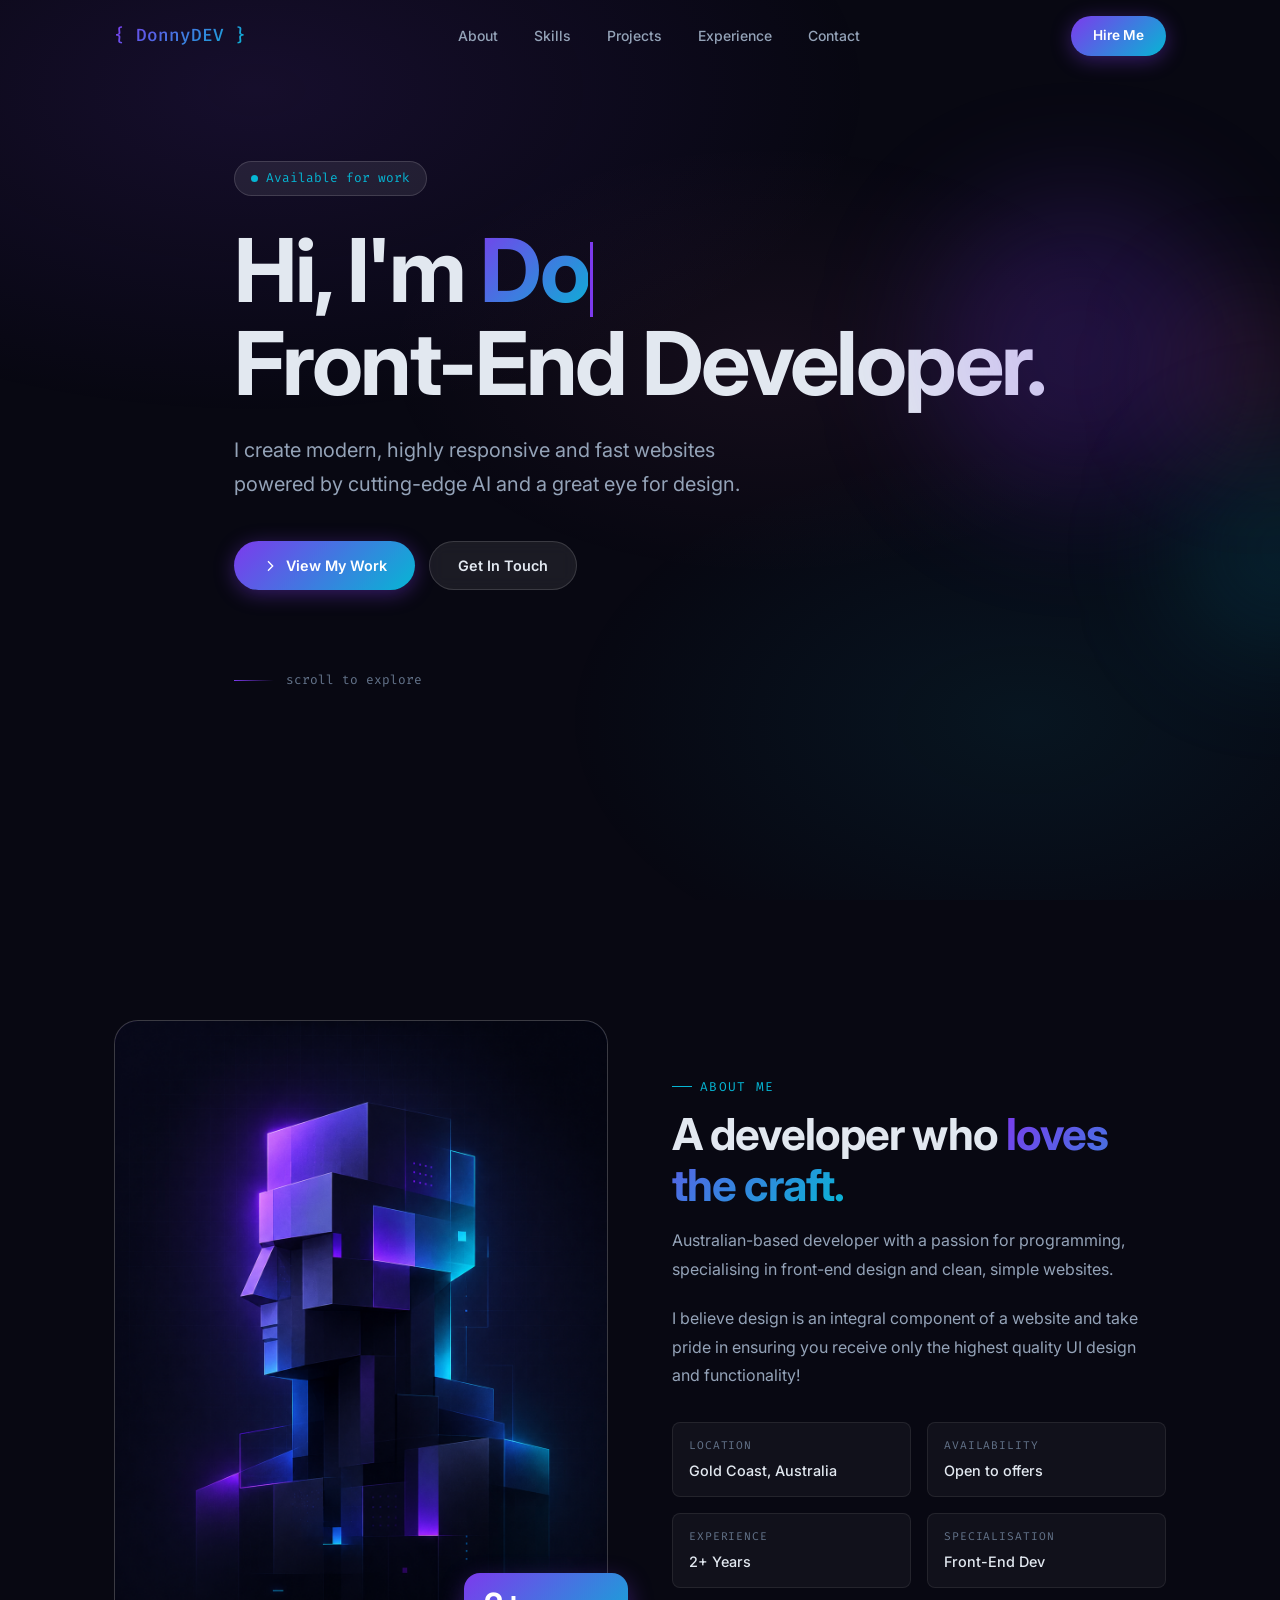
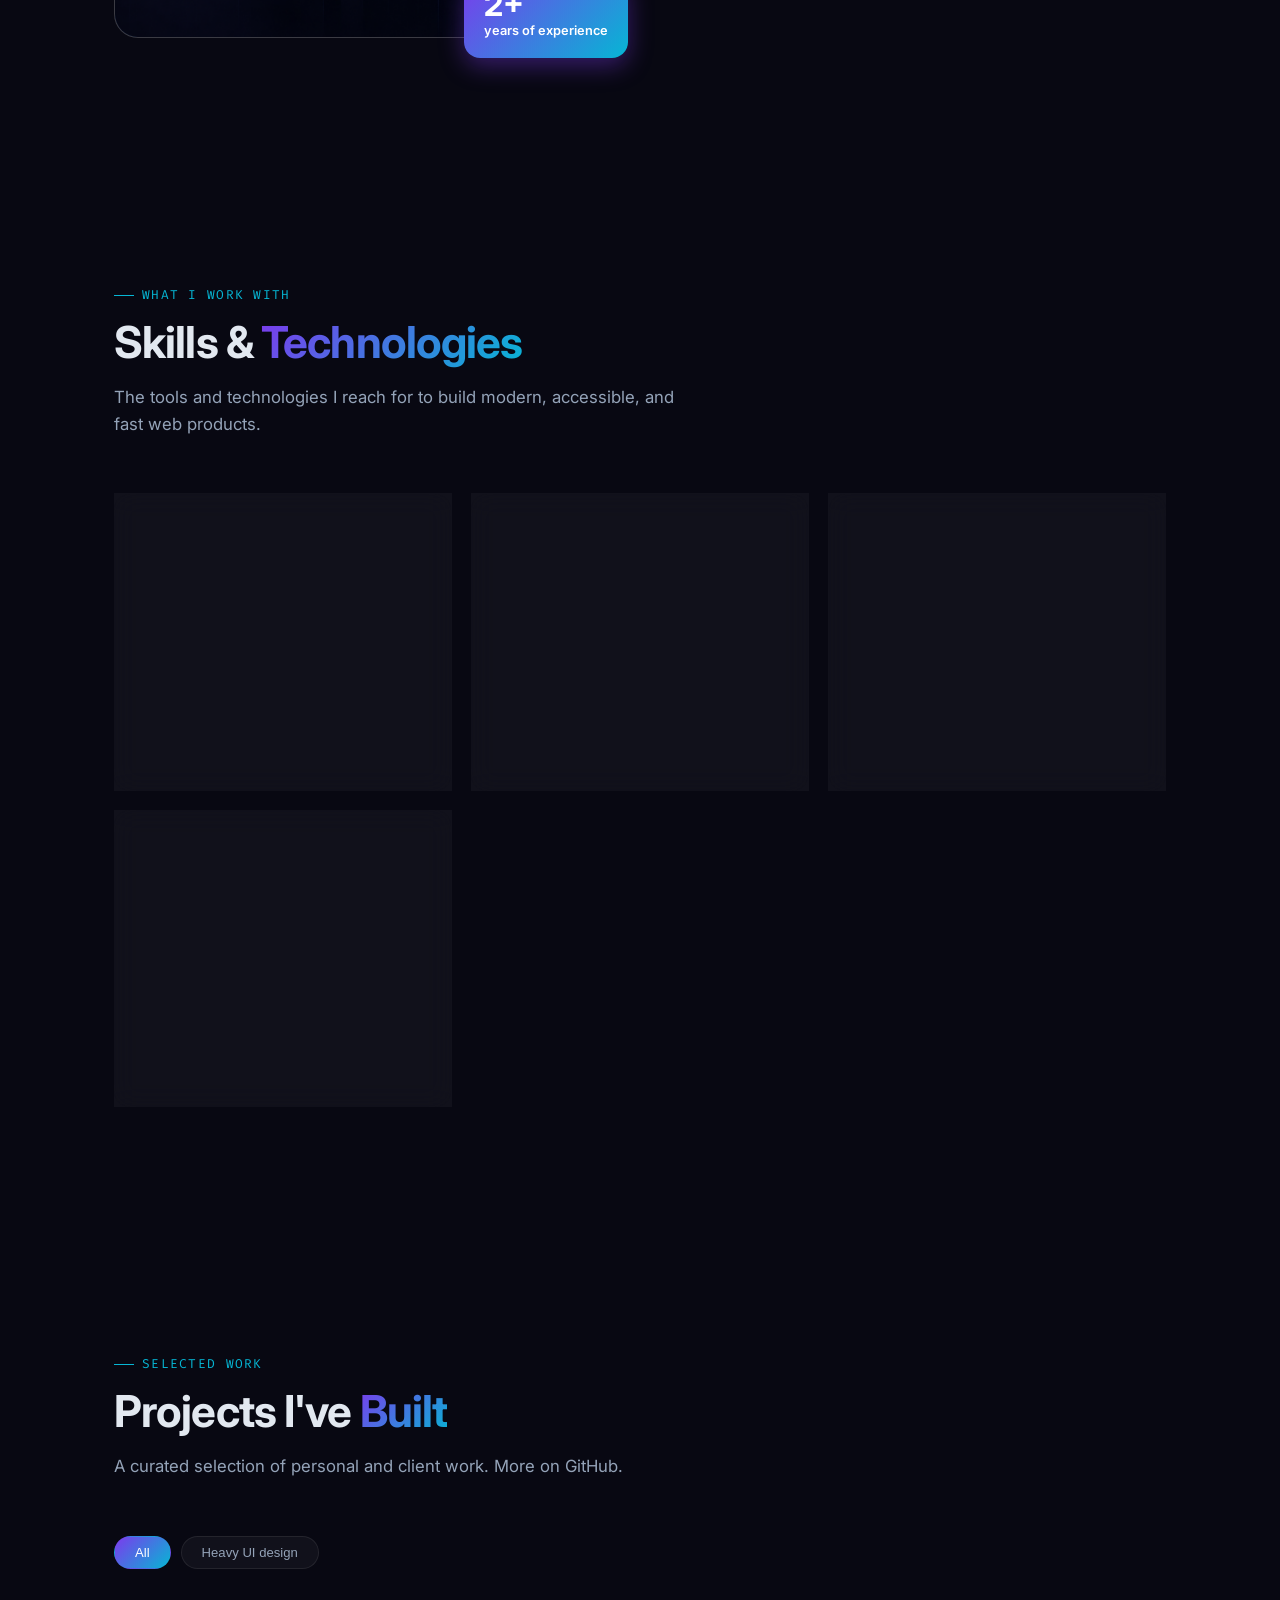
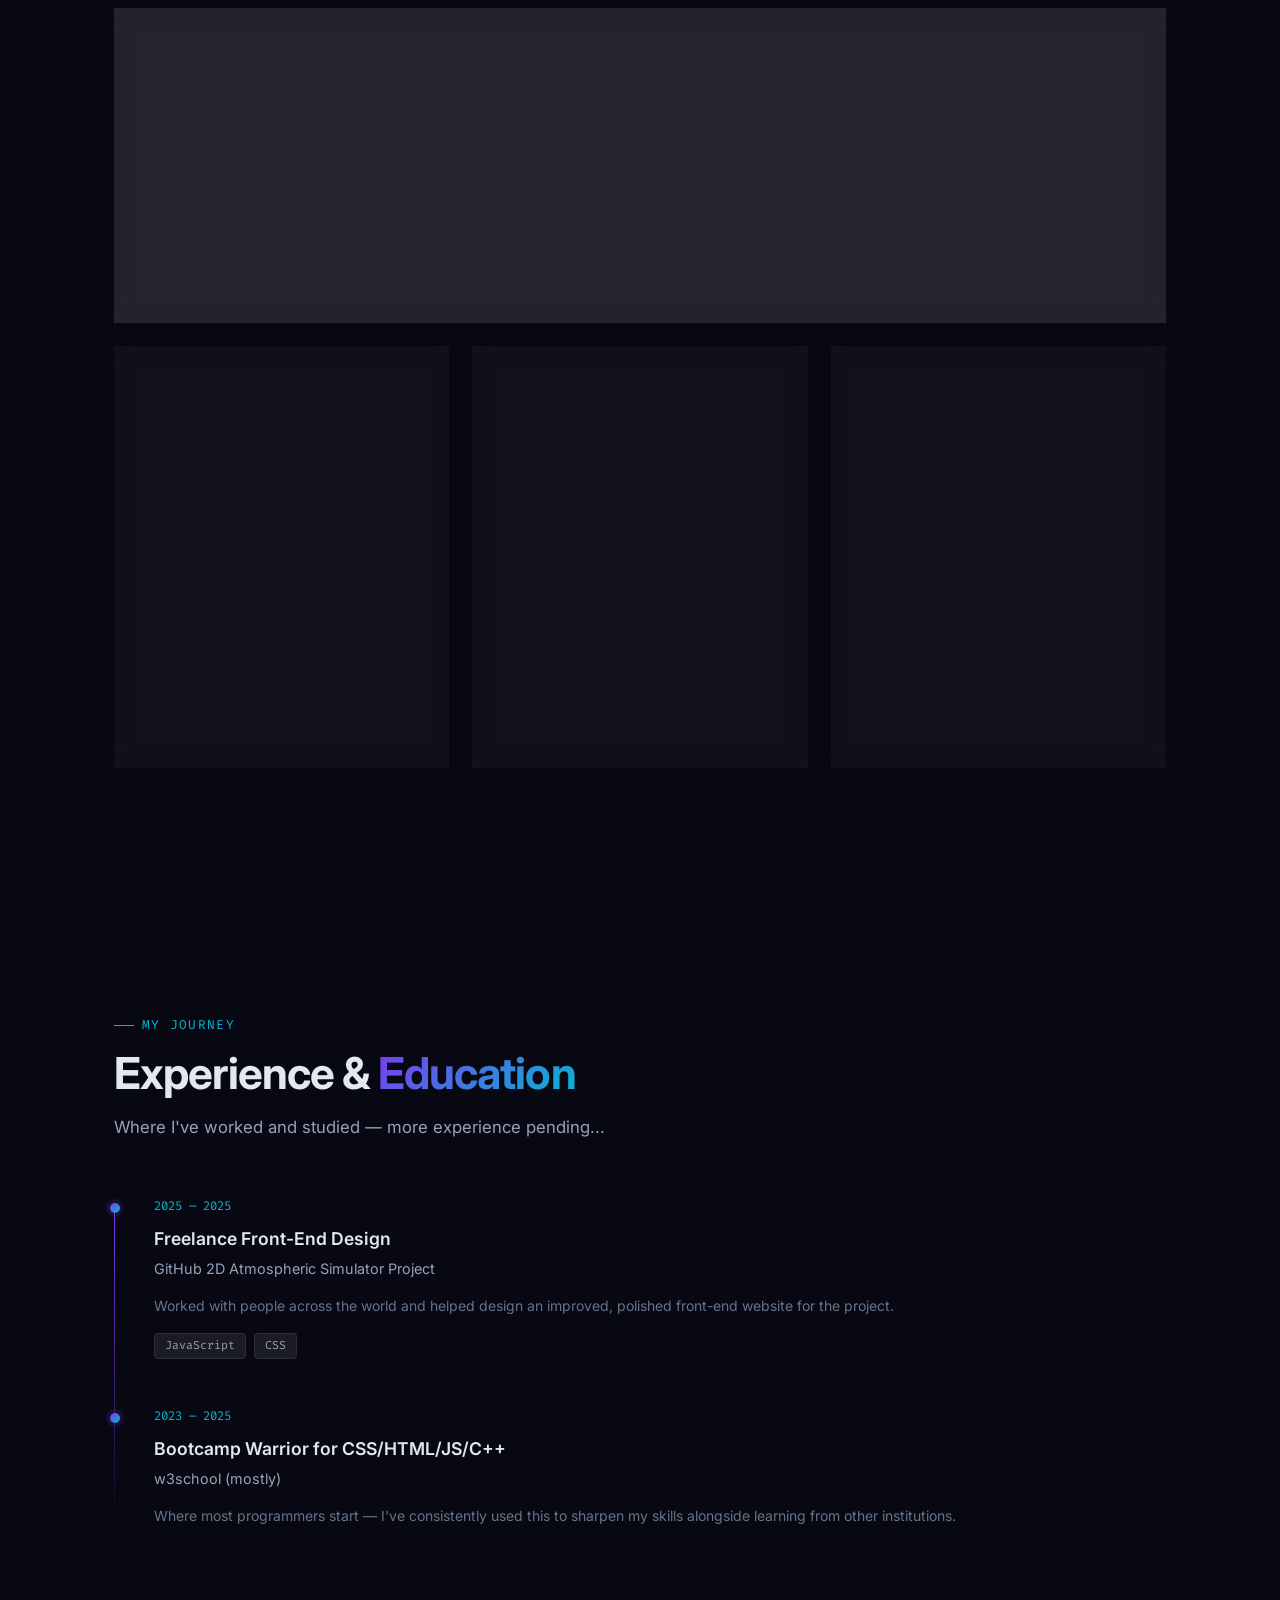
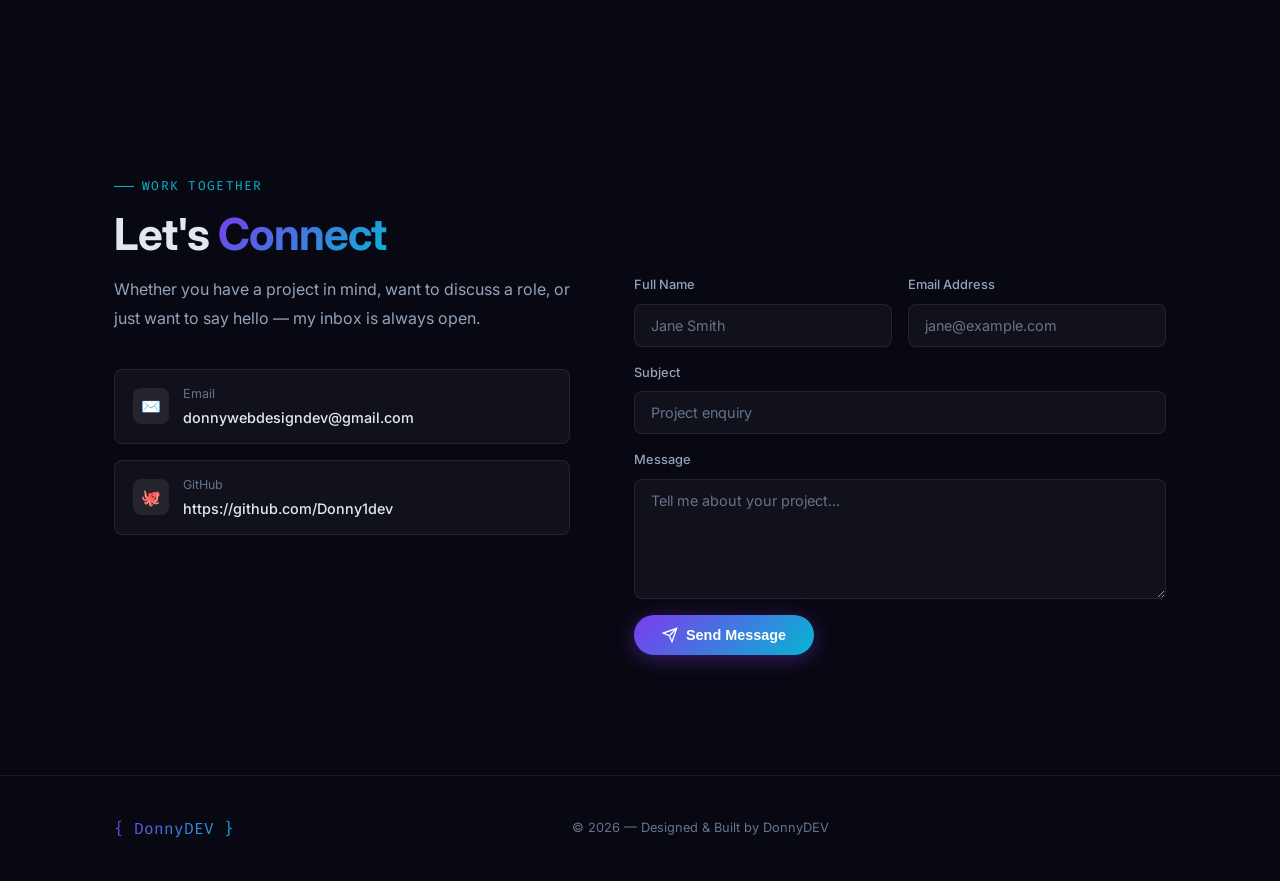
==== commit bb0bf183: "Replace and Fix problematic directory stuff" ====
--- a/index.html
+++ b/index.html
@@ -232,7 +232,7 @@
                Personally one of my favourite template sites, with an embedded mini game and a really cool retro look!
             </p>
             <div class="project-links">
-              <a href="/Projects/pixelroom_temp.html" target="_blank" class="project-link">
+              <a href="Projects/pixelroom_temp.html" target="_blank" class="project-link">
                 <svg fill="none" viewBox="0 0 24 24" stroke="currentColor" stroke-width="2"><path d="M10 6H6a2 2 0 00-2 2v10a2 2 0 002 2h10a2 2 0 002-2v-4M14 4h6m0 0v6m0-6L10 14"/></svg>
                 Live Demo
               </a>
